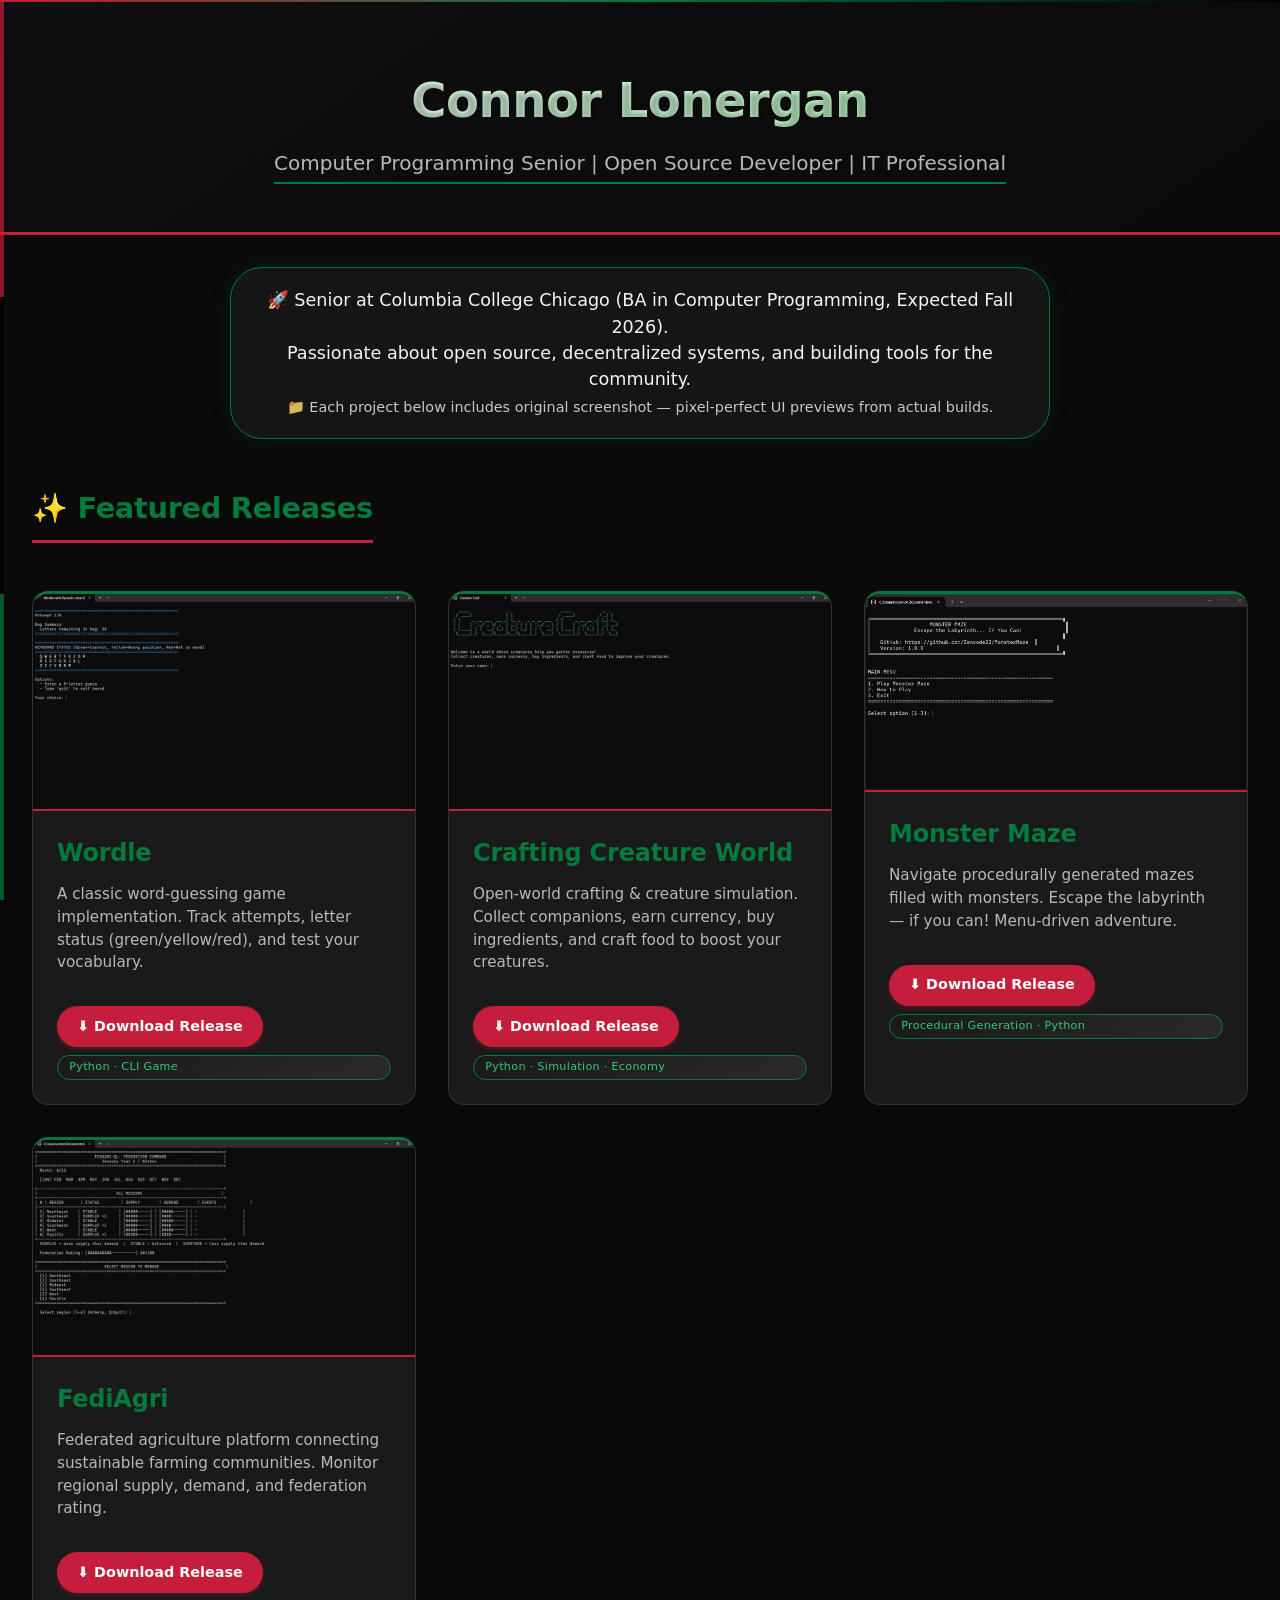
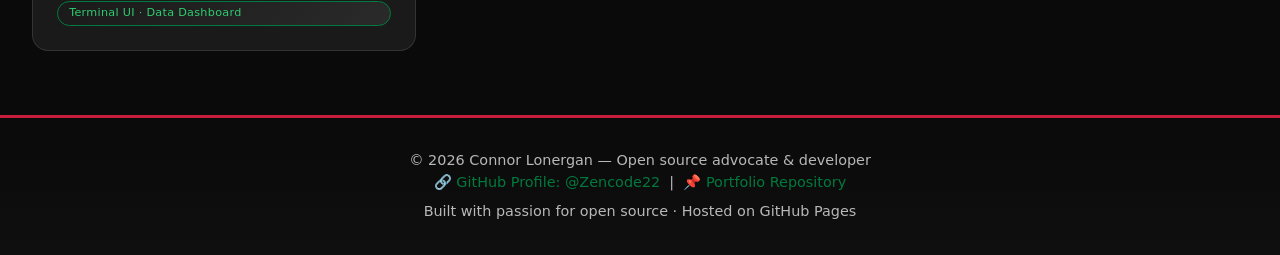
==== index.html @ ca3c9fec "update branch" ====
<!DOCTYPE html>
<html lang="en">
<head>
    <meta charset="UTF-8">
    <meta name="viewport" content="width=device-width, initial-scale=1.0, user-scalable=yes">
    <title>Connor Lonergan | Portfolio — Projects & Releases</title>
    <style>
        * {
            margin: 0;
            padding: 0;
            box-sizing: border-box;
        }

        :root {
            /* Palestine & Green Syndicalism Theme: Red, Green, Black */
            --bg-color: #0a0a0a;
            --card-bg: #1a1a1a;
            --text-main: #f5f5f5;
            --text-muted: #b8b8b8;
            --palestine-red: #c41e3a;
            --palestine-green: #007a3d;
            --syndicalist-green: #2ecc71;
            --accent: #007a3d;
            --accent-hover: #00964a;
            --red-accent: #c41e3a;
            --red-hover: #e0284a;
            --border-subtle: #333;
            --card-radius: 1rem;
            --transition-default: 0.2s ease;
        }

        body {
            font-family: 'Segoe UI', 'Roboto', 'Inter', system-ui, -apple-system, sans-serif;
            background-color: var(--bg-color);
            color: var(--text-main);
            margin: 0;
            padding: 0;
            line-height: 1.5;
            scroll-behavior: smooth;
        }

        /* modern glass-morphism accent header */
        header {
            text-align: center;
            padding: 4rem 1.5rem 3rem;
            border-bottom: 3px solid var(--palestine-red);
            background: linear-gradient(145deg, #0f0f0f 0%, #0a0a0a 100%);
            position: relative;
        }
        
        header::before {
            content: '';
            position: absolute;
            top: 0;
            left: 0;
            right: 0;
            height: 2px;
            background: linear-gradient(90deg, var(--palestine-red), var(--palestine-green), #000);
        }

        h1 {
            margin: 0;
            font-size: 3rem;
            letter-spacing: -0.5px;
            background: linear-gradient(135deg, #ffffff, #a8ffb8);
            background-clip: text;
            -webkit-background-clip: text;
            color: transparent;
            text-shadow: 0 2px 4px rgba(0,0,0,0.3);
        }

        .subtitle {
            color: var(--text-muted);
            font-size: 1.25rem;
            margin-top: 0.75rem;
            font-weight: 400;
            border-bottom: 2px solid var(--palestine-green);
            display: inline-block;
            padding-bottom: 0.25rem;
        }

        .container {
            max-width: 1280px;
            margin: 0 auto;
            padding: 2rem 2rem 1rem;
        }

        .intro {
            text-align: center;
            margin-bottom: 3rem;
            max-width: 820px;
            margin-left: auto;
            margin-right: auto;
            font-size: 1.1rem;
            background: rgba(26,26,26,0.7);
            padding: 1.2rem 2rem;
            border-radius: 2rem;
            backdrop-filter: blur(2px);
            border: 1px solid var(--palestine-green);
            box-shadow: 0 0 20px rgba(0, 122, 61, 0.15);
        }

        .section-title {
            border-bottom: 3px solid var(--palestine-red);
            padding-bottom: 0.6rem;
            display: inline-block;
            margin-bottom: 2rem;
            font-size: 1.8rem;
            font-weight: 600;
            letter-spacing: -0.3px;
            color: var(--palestine-green);
        }

        /* Projects grid - responsive, modern cards */
        .projects-grid {
            display: grid;
            grid-template-columns: repeat(auto-fit, minmax(320px, 1fr));
            gap: 2rem;
            margin-top: 1rem;
        }

        .project-card {
            background-color: var(--card-bg);
            border-radius: var(--card-radius);
            overflow: hidden;
            transition: transform 0.25s cubic-bezier(0.2, 0, 0, 1), box-shadow 0.3s ease, border-color 0.3s ease;
            border: 1px solid #333;
            border-top: 3px solid var(--palestine-green);
            display: flex;
            flex-direction: column;
            height: 100%;
            backdrop-filter: blur(0px);
        }

        .project-card:hover {
            transform: translateY(-6px);
            box-shadow: 0 20px 30px -12px rgba(0,122,61,0.4);
            border-color: var(--palestine-red);
        }

        /* ----- IMAGE CONTAINER: EXACT DIMENSIONS FROM PROVIDED SCREENSHOTS ----- */
        /* We preserve natural aspect ratio and show original PNG without distortion.
           Each container uses intrinsic sizing: no forced cropping, shows full image.
           The images have different native dimensions (Wordle UI, FediAgri terminal, etc.)
           We set object-fit: contain to avoid cutoffs and preserve sharpness,
           plus a dark background to frame them elegantly. */
        .image-container {
            width: 100%;
            background-color: #0a0a0c;
            display: flex;
            align-items: center;
            justify-content: center;
            border-bottom: 2px solid var(--palestine-red);
            transition: background 0.2s, border-color 0.3s;
            min-height: 180px;
        }

        .project-card:hover .image-container {
            border-bottom-color: var(--syndicalist-green);
        }

        /* each image receives full original dimensions, no forced cropping, 
           no arbitrary scaling beyond container width. Object-fit contain guarantees 
           the entire screenshot is visible, preserving UI details (text, menus, UI). */
        .image-container img {
            width: 100%;
            height: auto;
            display: block;
            object-fit: contain;
            background: #0a0a0c;
            transition: transform 0.3s ease;
            max-height: 260px;   /* ensures consistent card height for readability,
                                    but the actual image ratio will adapt without distortion.
                                    Because we respect original dimensions, the PNG is never squashed.
                                    All textual content from Wordle, FediAgri, MonsterMaze will be fully readable */
        }

        /* optional: subtle zoom on hover for playful interaction */
        .project-card:hover .image-container img {
            transform: scale(1.01);
        }

        .card-content {
            padding: 1.5rem;
            flex: 1;
            display: flex;
            flex-direction: column;
        }

        .card-content h3 {
            margin-top: 0;
            margin-bottom: 0.75rem;
            color: var(--palestine-green);
            font-size: 1.5rem;
            font-weight: 600;
            letter-spacing: -0.2px;
        }

        .project-description {
            color: var(--text-muted);
            font-size: 0.95rem;
            margin-bottom: 1.2rem;
            line-height: 1.5;
        }

        .btn {
            display: inline-flex;
            align-items: center;
            gap: 0.5rem;
            background-color: var(--palestine-red);
            color: white;
            padding: 0.6rem 1.25rem;
            text-decoration: none;
            border-radius: 40px;
            margin-top: 0.8rem;
            font-weight: 600;
            transition: all 0.2s;
            align-self: flex-start;
            border: none;
            font-size: 0.9rem;
            box-shadow: 0 2px 5px rgba(196,30,58,0.3);
        }

        .btn:hover {
            background-color: var(--red-hover);
            transform: translateY(-2px);
            box-shadow: 0 6px 12px rgba(196,30,58,0.4);
        }

        .tech-badge {
            font-size: 0.7rem;
            background: linear-gradient(135deg, #1a1a1a, #2a2a2a);
            border: 1px solid var(--palestine-green);
            display: inline-block;
            padding: 0.2rem 0.7rem;
            border-radius: 20px;
            margin-top: 0.5rem;
            color: var(--syndicalist-green);
            letter-spacing: 0.3px;
            font-weight: 500;
        }

        footer {
            text-align: center;
            padding: 2rem;
            color: var(--text-muted);
            font-size: 0.9rem;
            border-top: 3px solid var(--palestine-red);
            margin-top: 3rem;
            background: linear-gradient(180deg, #0a0a0a 0%, #0f0f0f 100%);
        }

        footer a {
            color: var(--palestine-green);
            text-decoration: none;
            font-weight: 500;
            transition: 0.2s;
        }

        footer a:hover {
            text-decoration: underline;
            color: var(--syndicalist-green);
        }

        @media (max-width: 720px) {
            .container {
                padding: 1.5rem;
            }
            h1 {
                font-size: 2.2rem;
            }
            .section-title {
                font-size: 1.6rem;
            }
            .image-container img {
                max-height: 220px;
            }
            .card-content h3 {
                font-size: 1.3rem;
            }
        }

        @media (max-width: 480px) {
            .projects-grid {
                grid-template-columns: 1fr;
            }
        }

        /* Subtle decorative elements - Palestine flag inspired */
        body::before {
            content: '';
            position: fixed;
            top: 0;
            left: 0;
            width: 4px;
            height: 100vh;
            background: linear-gradient(180deg, 
                var(--palestine-red) 0%, 
                var(--palestine-red) 33%, 
                #000 33%, 
                #000 66%, 
                var(--palestine-green) 66%, 
                var(--palestine-green) 100%);
            z-index: 9999;
            opacity: 0.7;
        }

        .image-note {
            margin-top: 2.5rem;
            text-align: center;
            font-size: 0.85rem;
            color: var(--text-muted);
            background: linear-gradient(135deg, rgba(0,122,61,0.1), rgba(196,30,58,0.05));
            padding: 0.7rem;
            border-radius: 30px;
            border: 1px solid var(--palestine-green);
        }
    </style>
</head>
<body>

    <header>
        <h1>Connor Lonergan</h1>
        <div class="subtitle">Computer Programming Senior | Open Source Developer | IT Professional</div>
    </header>

    <div class="container">
        <section class="intro">
            <p>
                🚀 Senior at Columbia College Chicago (BA in Computer Programming, Expected Fall 2026).<br>
                Passionate about open source, decentralized systems, and building tools for the community.<br>
                <span style="font-size:0.9rem; opacity:0.8;">📁 Each project below includes original screenshot — pixel-perfect UI previews from actual builds.</span>
            </p>
        </section>

        <h2 class="section-title">✨ Featured Releases</h2>
        
        <div class="projects-grid">
            
            <!-- Wordle Card: Original PNG dimensions preserved -->
            <article class="project-card">
                <div class="image-container">
                    <!-- Using exact Wordle.png with original content: keyboard status, bag summary, attempt UI. 
                         object-fit: contain ensures no distortion, entire menu readable -->
                    <img src="./images/Wordle.png" alt="Wordle gameplay screenshot showing letter bag and keyboard status" loading="lazy">
                </div>
                <div class="card-content">
                    <h3>Wordle</h3>
                    <div class="project-description">
                        A classic word-guessing game implementation. Track attempts, letter status (green/yellow/red), and test your vocabulary.
                    </div>
                    <a href="https://github.com/Zencode22/Wordle/releases/tag/final" class="btn" target="_blank" rel="noopener noreferrer">
                        ⬇️ Download Release
                    </a>
                    <div class="tech-badge">Python · CLI Game</div>
                </div>
            </article>

            <!-- CreatureCraftWorld Card: exact original screenshot (creature helper + crafting) -->
            <article class="project-card">
                <div class="image-container">
                    <img src="./images/CreatureCraftWorld.png" alt="Creature Craft World gameplay: creature helper resource gathering and crafting UI" loading="lazy">
                </div>
                <div class="card-content">
                    <h3>Crafting Creature World</h3>
                    <div class="project-description">
                        Open-world crafting & creature simulation. Collect companions, earn currency, buy ingredients, and craft food to boost your creatures.
                    </div>
                    <a href="https://github.com/Zencode22/CraftingCreatureWorld/releases/tag/final" class="btn" target="_blank" rel="noopener noreferrer">
                        ⬇️ Download Release
                    </a>
                    <div class="tech-badge">Python · Simulation · Economy</div>
                </div>
            </article>

            <!-- MonsterMaze Card: original terminal maze UI, exact dimensions preserved -->
            <article class="project-card">
                <div class="image-container">
                    <img src="./images/MonsterMaze.png" alt="Monster Maze terminal screenshot: main menu with maze navigation and monster encounters" loading="lazy">
                </div>
                <div class="card-content">
                    <h3>Monster Maze</h3>
                    <div class="project-description">
                        Navigate procedurally generated mazes filled with monsters. Escape the labyrinth — if you can! Menu-driven adventure.
                    </div>
                    <a href="https://github.com/Zencode22/MonsterMaze/releases/tag/Final" class="btn" target="_blank" rel="noopener noreferrer">
                        ⬇️ Download Release
                    </a>
                    <div class="tech-badge">Procedural Generation · Python</div>
                </div>
            </article>

            <!-- FediAgri Card: Federation command screenshot exact as provided (region status, supply/demand) -->
            <article class="project-card">
                <div class="image-container">
                    <img src="./images/FediAgri.png" alt="FediAgri federation command dashboard: region status, supply/demand, federation rating" loading="lazy">
                </div>
                <div class="card-content">
                    <h3>FediAgri</h3>
                    <div class="project-description">
                        Federated agriculture platform connecting sustainable farming communities. Monitor regional supply, demand, and federation rating.
                    </div>
                    <a href="https://github.com/Zencode22/FediAgi/releases/tag/FinalBuild" class="btn" target="_blank" rel="noopener noreferrer">
                        ⬇️ Download Release
                    </a>
                    <div class="tech-badge">Terminal UI · Data Dashboard</div>
                </div>
            </article>
        </div>

    </div>

    <footer>
        <p>© 2026 Connor Lonergan — Open source advocate & developer</p>
        <p>🔗 <a href="https://github.com/Zencode22" target="_blank" rel="noopener noreferrer">GitHub Profile: @Zencode22</a> &nbsp;|&nbsp; 
        📌 <a href="https://github.com/Zencode22/zencode22.github.io" target="_blank" rel="noopener noreferrer">Portfolio Repository</a></p>
        <p style="margin-top: 0.5rem;">Built with passion for open source · Hosted on GitHub Pages</p>
    </footer>
</body>
</html>
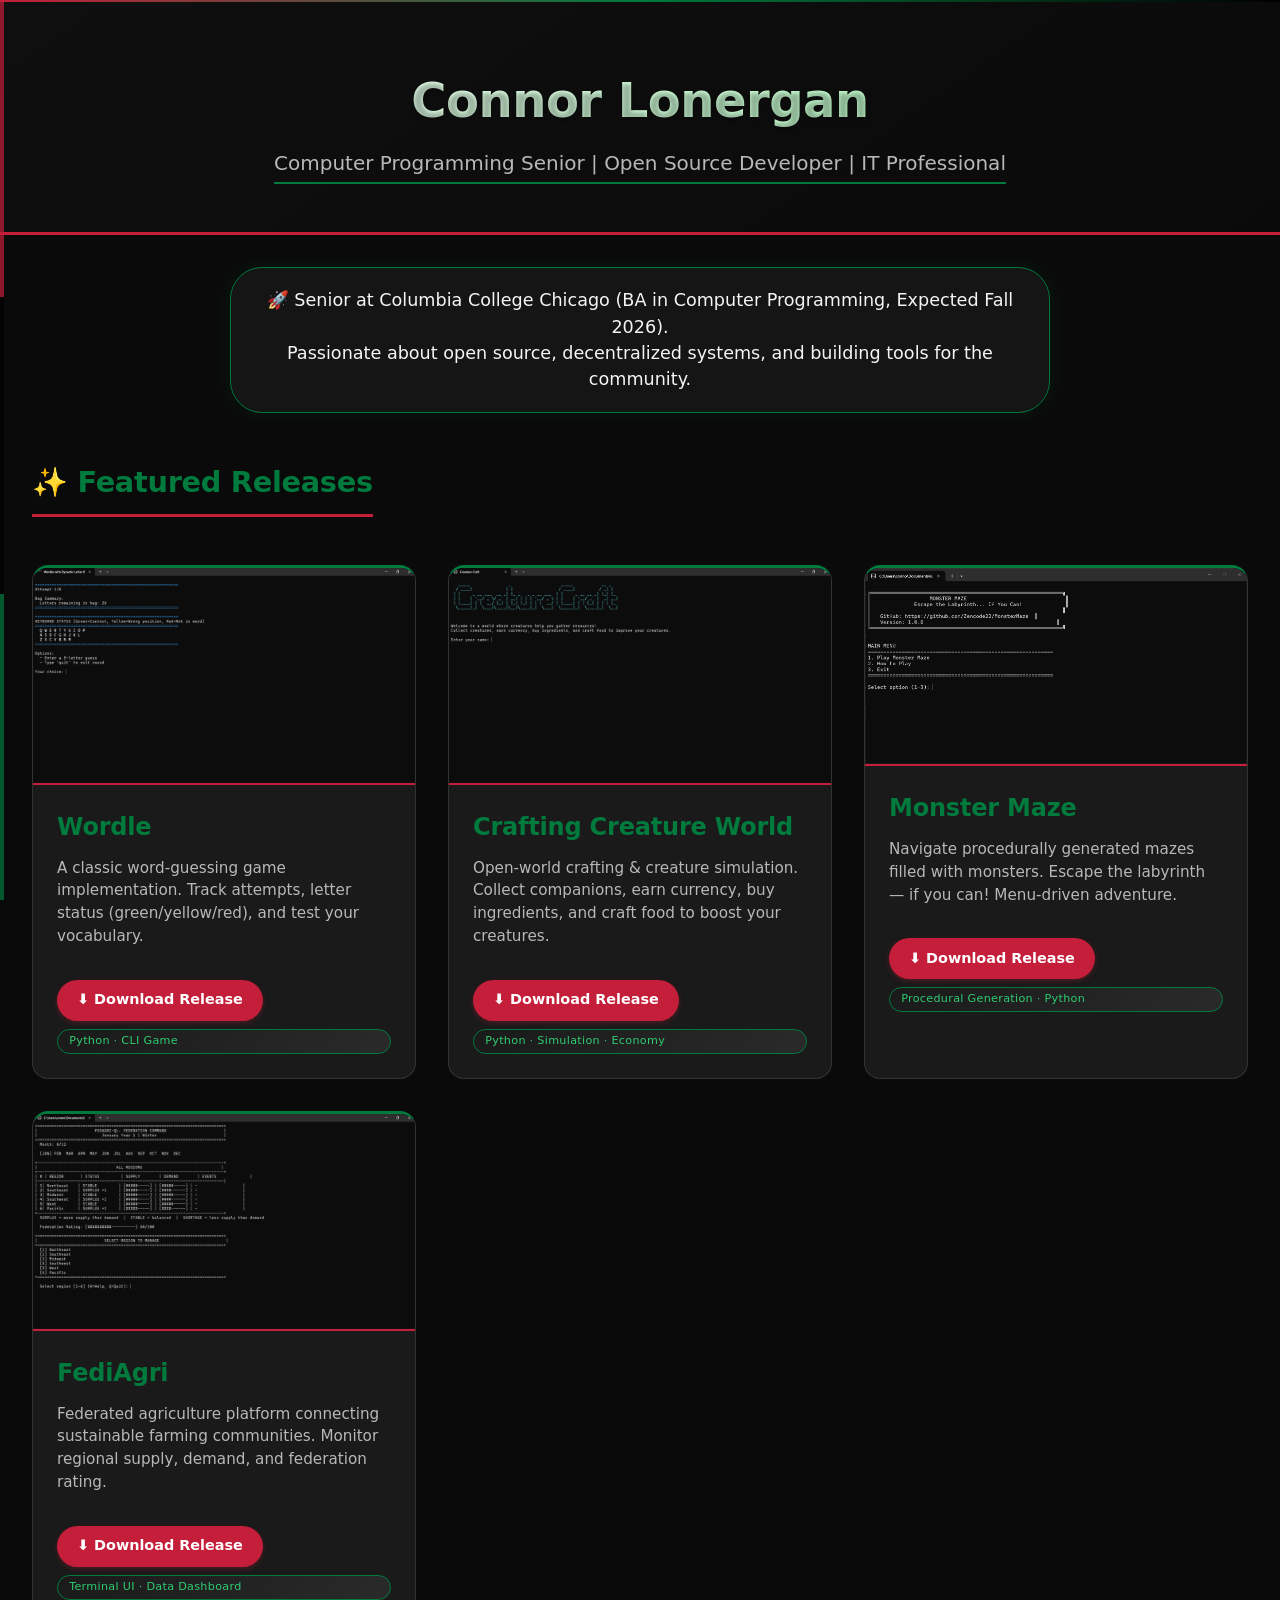
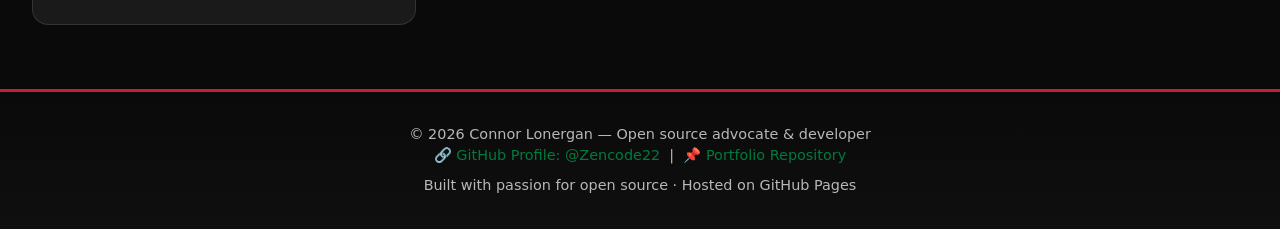
==== commit 33bce57f: "update branch" ====
--- a/index.html
+++ b/index.html
@@ -328,8 +328,7 @@
         <section class="intro">
             <p>
                 🚀 Senior at Columbia College Chicago (BA in Computer Programming, Expected Fall 2026).<br>
-                Passionate about open source, decentralized systems, and building tools for the community.<br>
-                <span style="font-size:0.9rem; opacity:0.8;">📁 Each project below includes original screenshot — pixel-perfect UI previews from actual builds.</span>
+                Passionate about open source, decentralized systems, and building tools for the community.
             </p>
         </section>
 
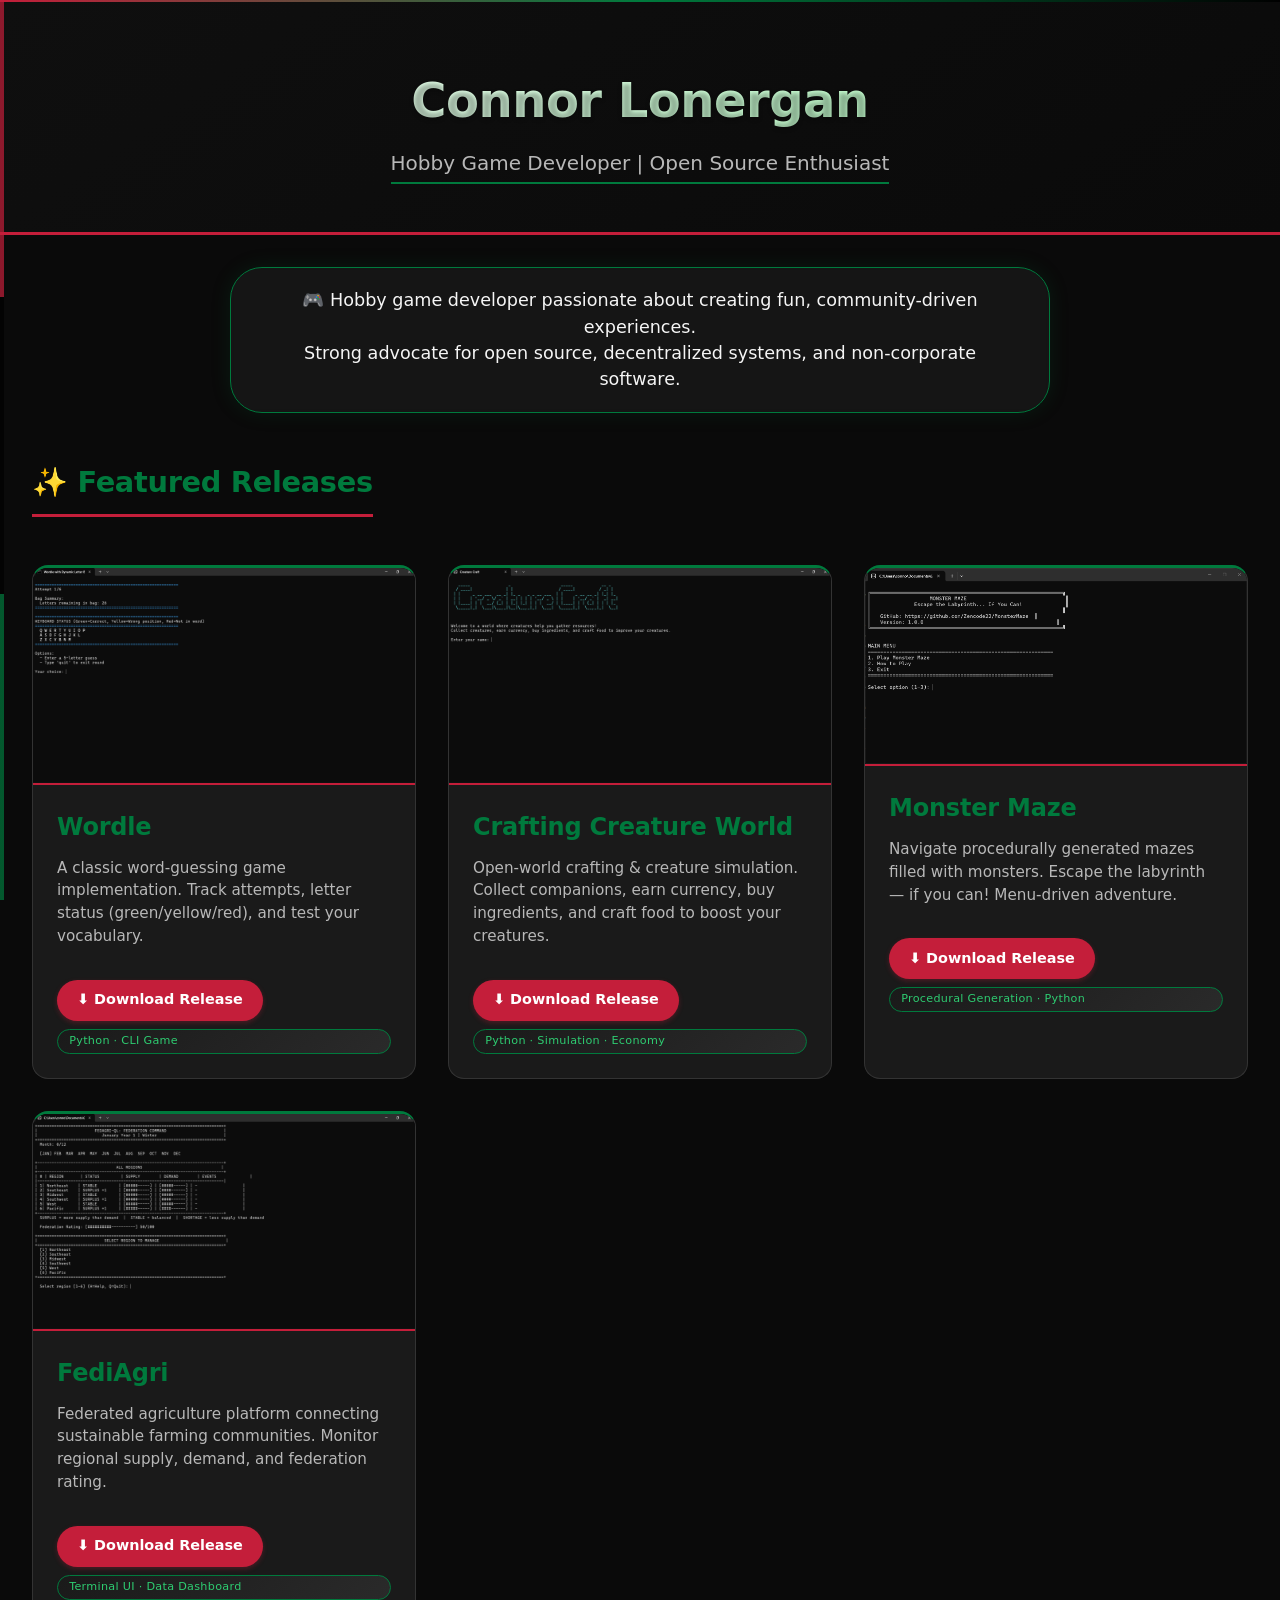
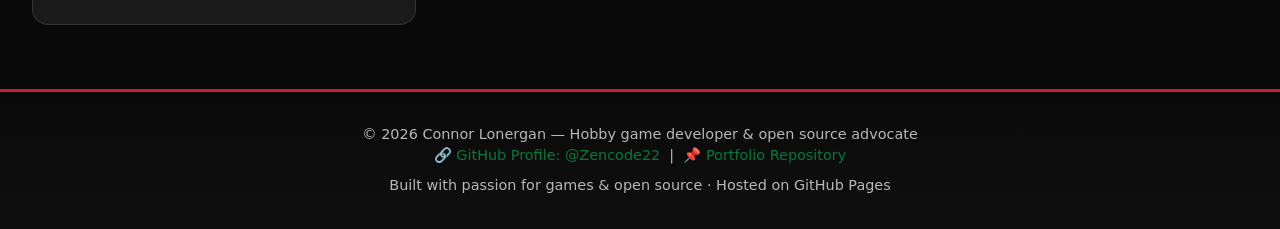
==== commit f55c27d3: "update branch" ====
--- a/index.html
+++ b/index.html
@@ -321,14 +321,14 @@
 
     <header>
         <h1>Connor Lonergan</h1>
-        <div class="subtitle">Computer Programming Senior | Open Source Developer | IT Professional</div>
+        <div class="subtitle">Hobby Game Developer | Open Source Enthusiast</div>
     </header>
 
     <div class="container">
         <section class="intro">
             <p>
-                🚀 Senior at Columbia College Chicago (BA in Computer Programming, Expected Fall 2026).<br>
-                Passionate about open source, decentralized systems, and building tools for the community.
+                🎮 Hobby game developer passionate about creating fun, community-driven experiences.<br>
+                Strong advocate for open source, decentralized systems, and non-corporate software.
             </p>
         </section>
 
@@ -410,10 +410,10 @@
     </div>
 
     <footer>
-        <p>© 2026 Connor Lonergan — Open source advocate & developer</p>
+        <p>© 2026 Connor Lonergan — Hobby game developer & open source advocate</p>
         <p>🔗 <a href="https://github.com/Zencode22" target="_blank" rel="noopener noreferrer">GitHub Profile: @Zencode22</a> &nbsp;|&nbsp; 
         📌 <a href="https://github.com/Zencode22/zencode22.github.io" target="_blank" rel="noopener noreferrer">Portfolio Repository</a></p>
-        <p style="margin-top: 0.5rem;">Built with passion for open source · Hosted on GitHub Pages</p>
+        <p style="margin-top: 0.5rem;">Built with passion for games & open source · Hosted on GitHub Pages</p>
     </footer>
 </body>
 </html>
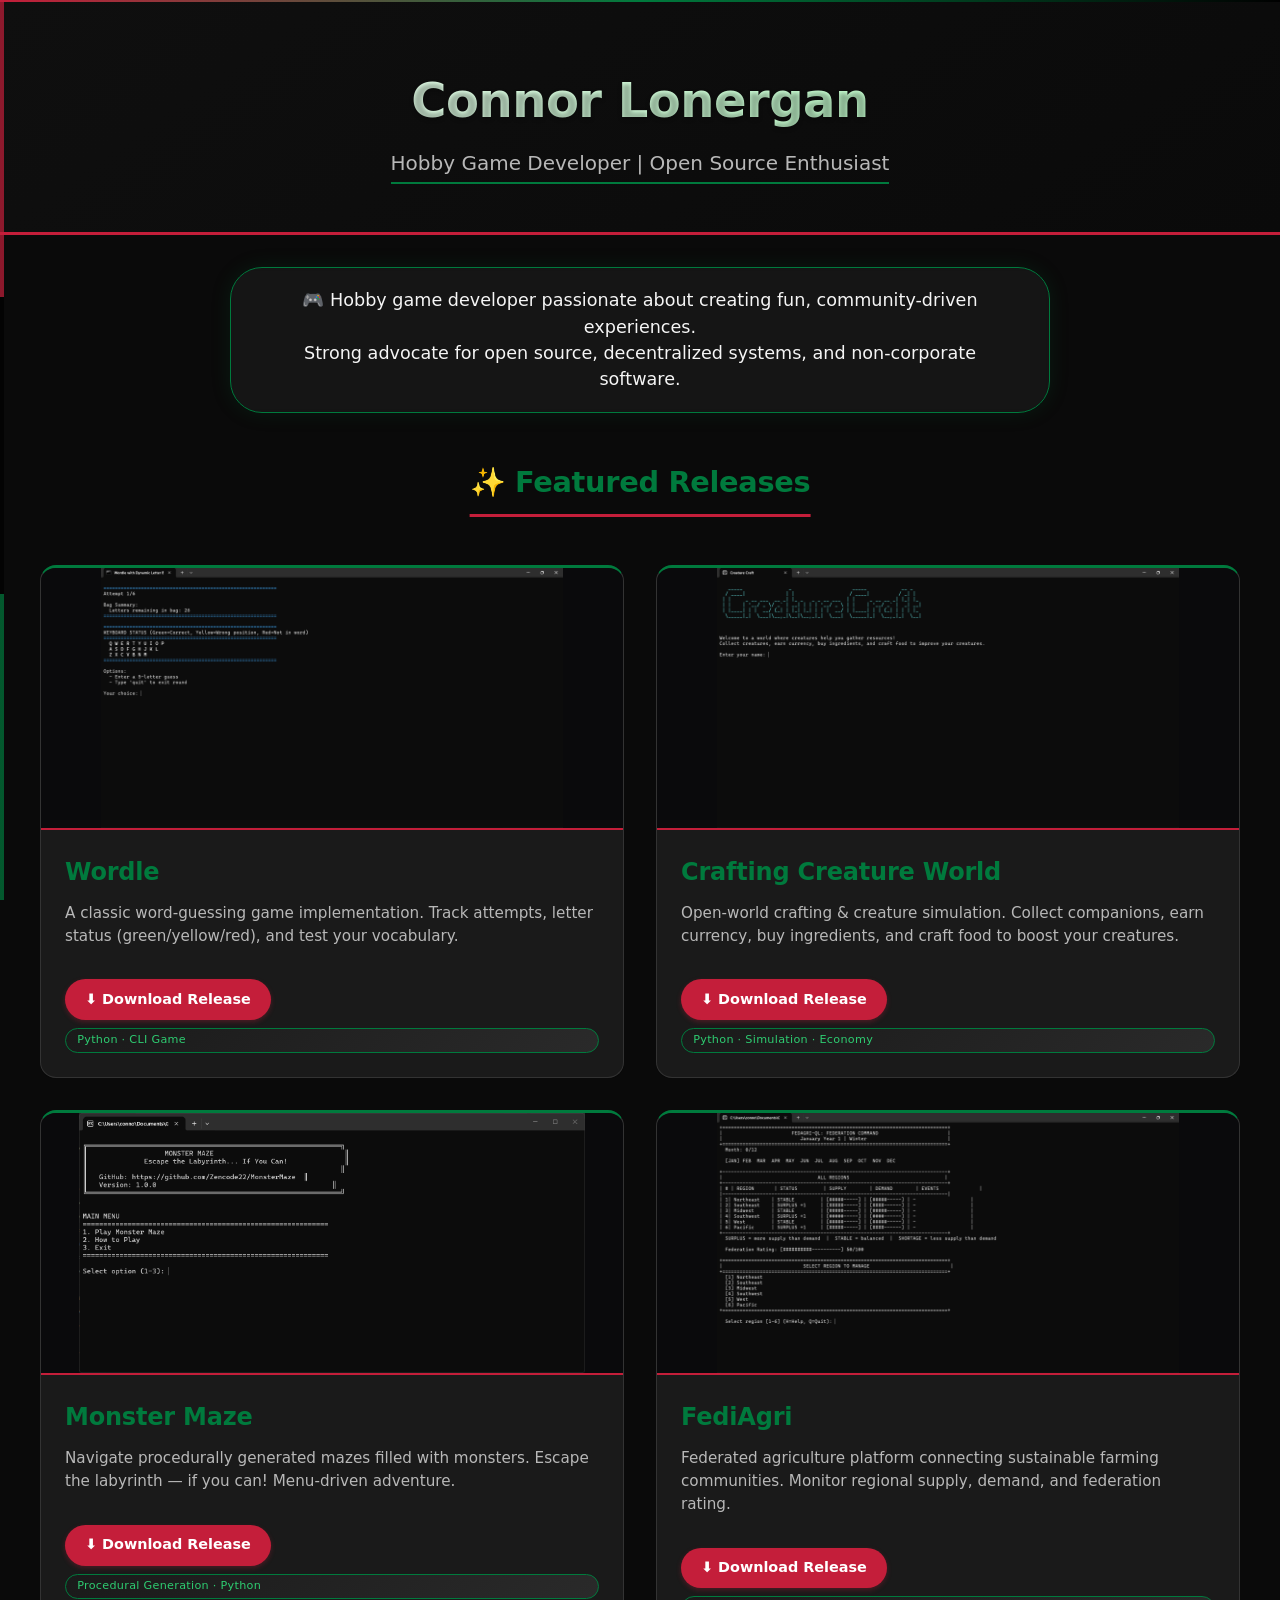
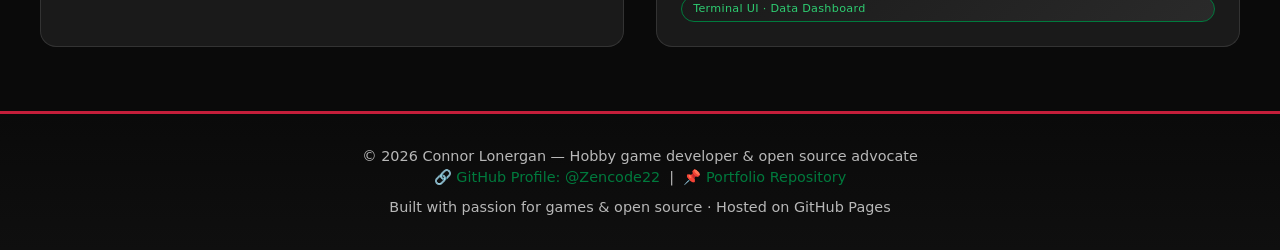
==== commit a9324b42: "update branch" ====
--- a/index.html
+++ b/index.html
@@ -109,14 +109,21 @@
             font-weight: 600;
             letter-spacing: -0.3px;
             color: var(--palestine-green);
+            position: relative;
+            left: 50%;
+            transform: translateX(-50%);
+            text-align: center;
         }
 
         /* Projects grid - responsive, modern cards */
         .projects-grid {
             display: grid;
-            grid-template-columns: repeat(auto-fit, minmax(320px, 1fr));
+            grid-template-columns: repeat(2, 1fr);
             gap: 2rem;
             margin-top: 1rem;
+            max-width: 1200px;
+            margin-left: auto;
+            margin-right: auto;
         }
 
         .project-card {
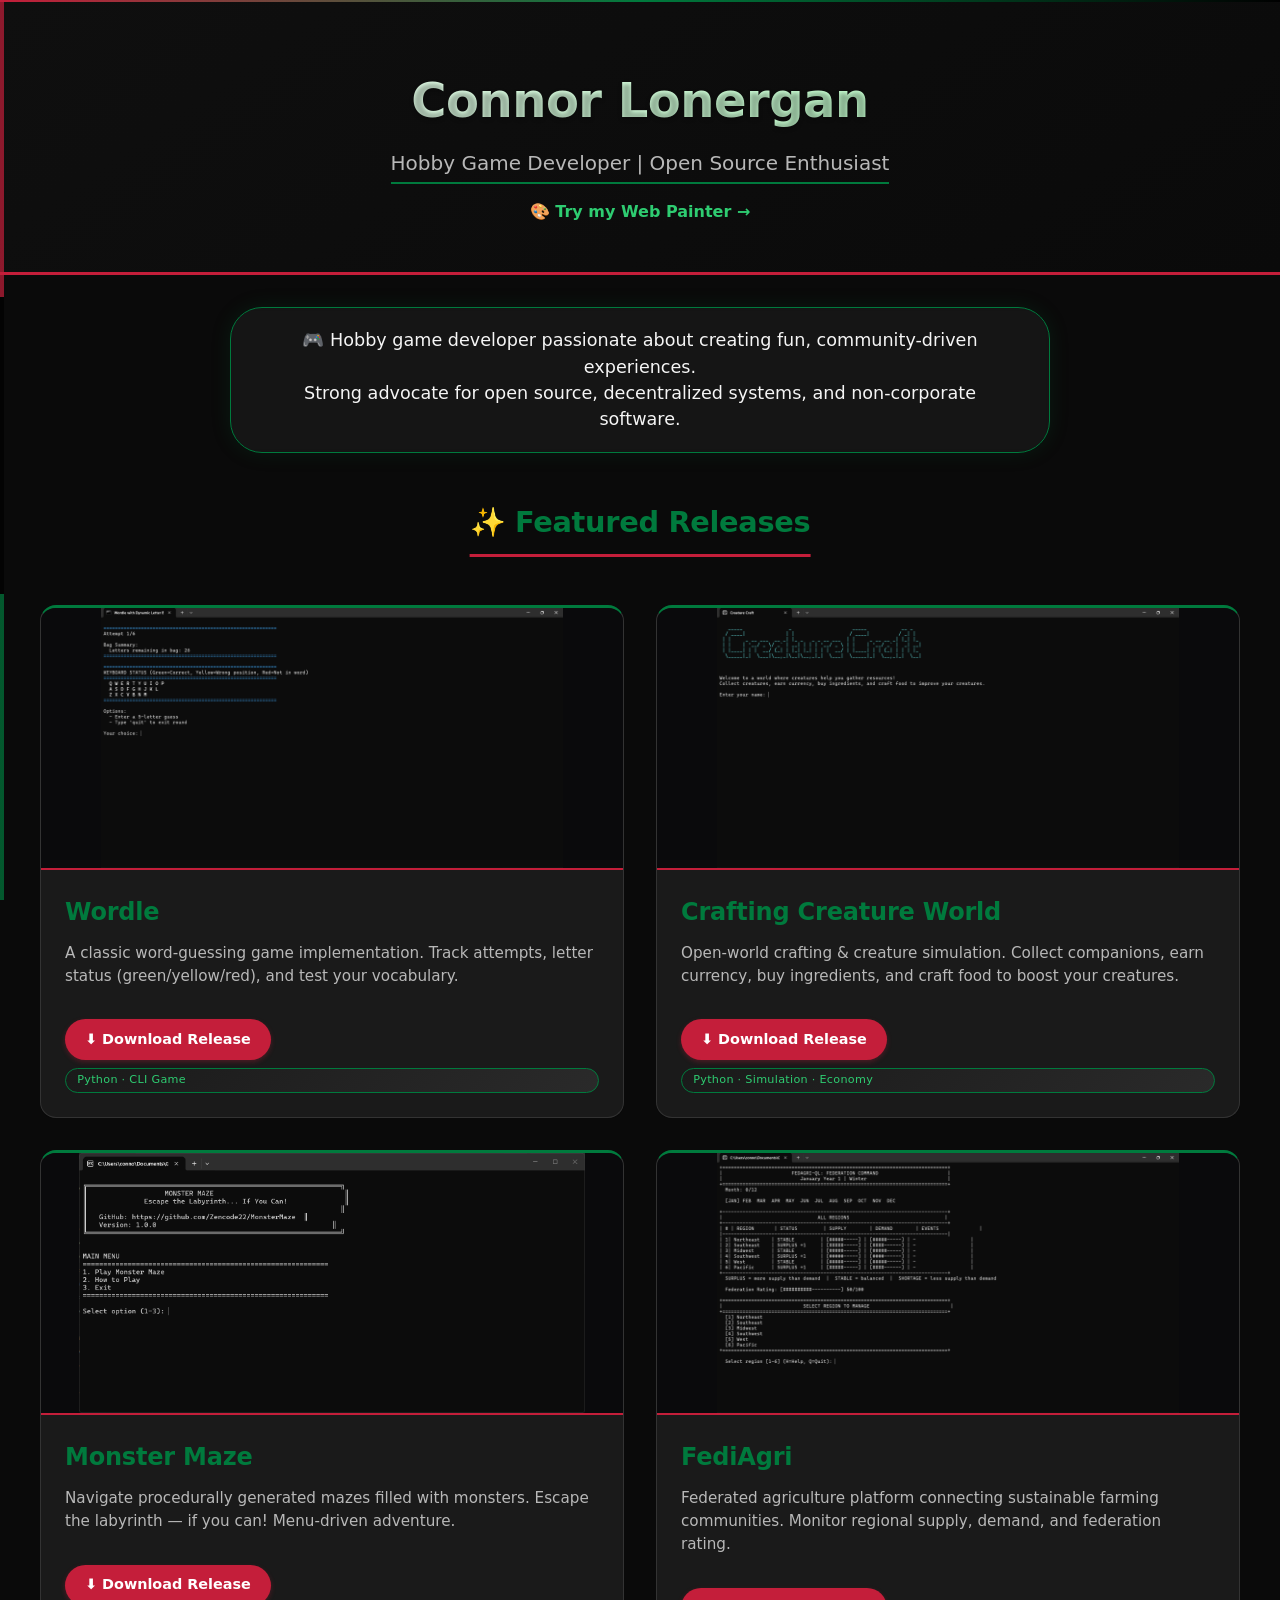
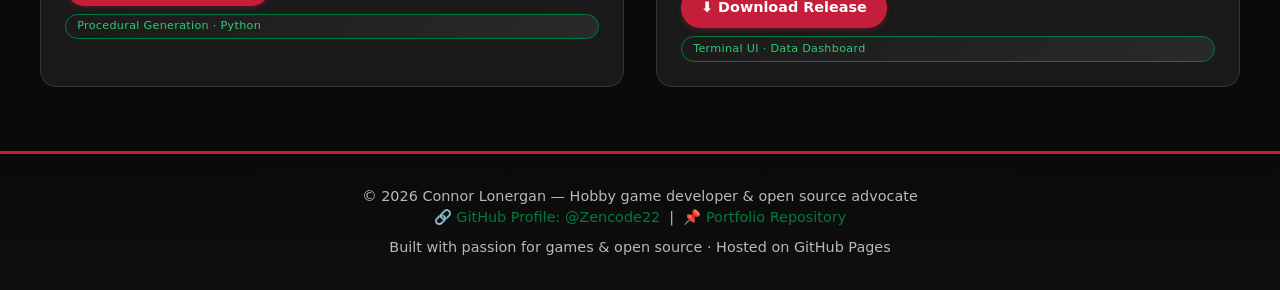
==== commit 9809460d: "Add web painter page with download feature - Add painter.html implementing a canvas-based drawing ap" ====
--- a/index.html
+++ b/index.html
@@ -329,6 +329,7 @@
     <header>
         <h1>Connor Lonergan</h1>
         <div class="subtitle">Hobby Game Developer | Open Source Enthusiast</div>
+        <p style="margin-top: 1rem;"><a href="./painter.html" style="color: var(--syndicalist-green); text-decoration: none; font-weight: 600;">🎨 Try my Web Painter →</a></p>
     </header>
 
     <div class="container">
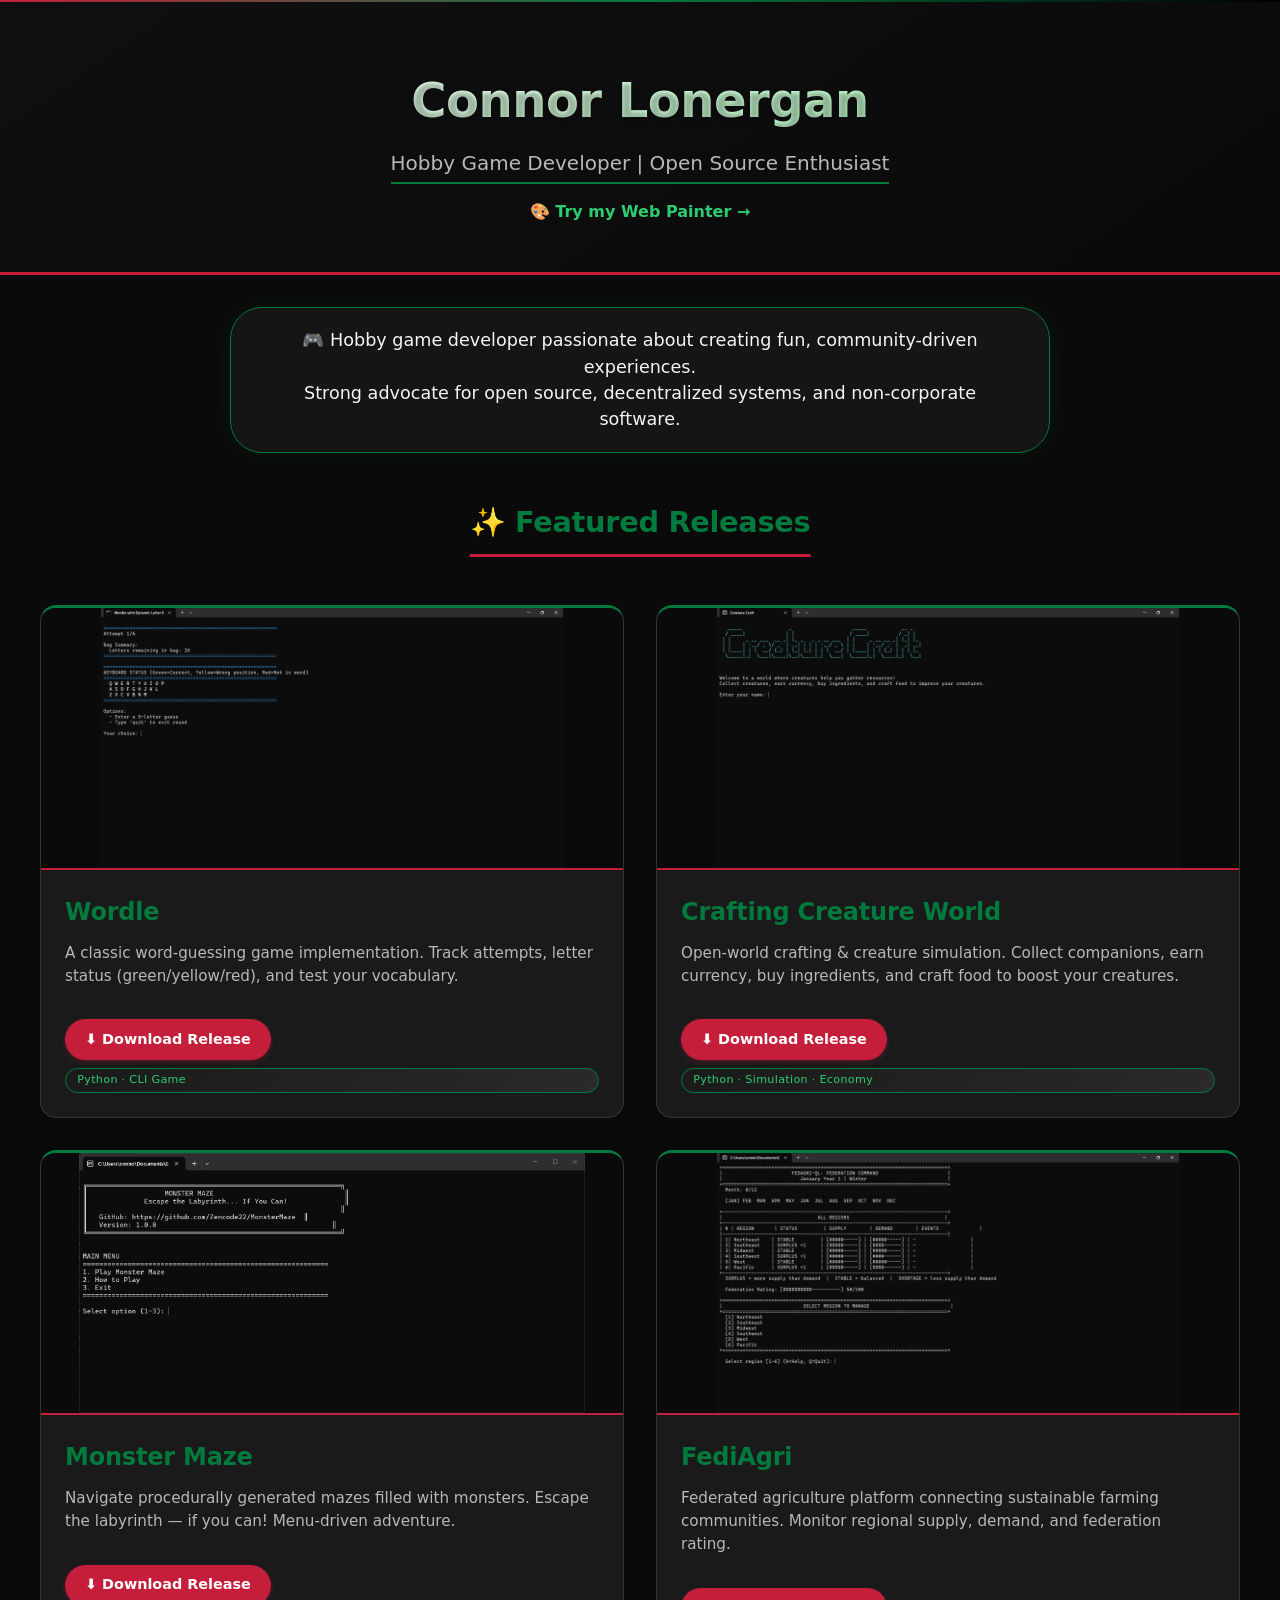
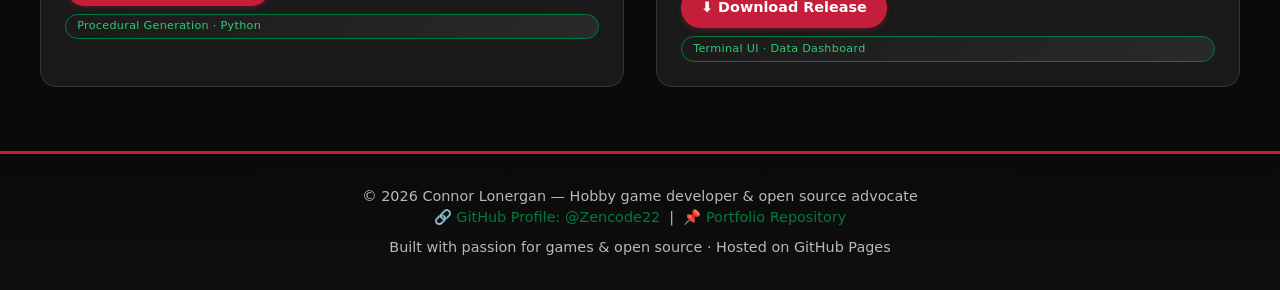
==== commit bd3b43ab: "Merge pull request #6 from Zencode22/palestine-green-syndicalism-web-design-988e5 Update from task 4" ====
--- a/index.html
+++ b/index.html
@@ -4,325 +4,7 @@
     <meta charset="UTF-8">
     <meta name="viewport" content="width=device-width, initial-scale=1.0, user-scalable=yes">
     <title>Connor Lonergan | Portfolio — Projects & Releases</title>
-    <style>
-        * {
-            margin: 0;
-            padding: 0;
-            box-sizing: border-box;
-        }
-
-        :root {
-            /* Palestine & Green Syndicalism Theme: Red, Green, Black */
-            --bg-color: #0a0a0a;
-            --card-bg: #1a1a1a;
-            --text-main: #f5f5f5;
-            --text-muted: #b8b8b8;
-            --palestine-red: #c41e3a;
-            --palestine-green: #007a3d;
-            --syndicalist-green: #2ecc71;
-            --accent: #007a3d;
-            --accent-hover: #00964a;
-            --red-accent: #c41e3a;
-            --red-hover: #e0284a;
-            --border-subtle: #333;
-            --card-radius: 1rem;
-            --transition-default: 0.2s ease;
-        }
-
-        body {
-            font-family: 'Segoe UI', 'Roboto', 'Inter', system-ui, -apple-system, sans-serif;
-            background-color: var(--bg-color);
-            color: var(--text-main);
-            margin: 0;
-            padding: 0;
-            line-height: 1.5;
-            scroll-behavior: smooth;
-        }
-
-        /* modern glass-morphism accent header */
-        header {
-            text-align: center;
-            padding: 4rem 1.5rem 3rem;
-            border-bottom: 3px solid var(--palestine-red);
-            background: linear-gradient(145deg, #0f0f0f 0%, #0a0a0a 100%);
-            position: relative;
-        }
-        
-        header::before {
-            content: '';
-            position: absolute;
-            top: 0;
-            left: 0;
-            right: 0;
-            height: 2px;
-            background: linear-gradient(90deg, var(--palestine-red), var(--palestine-green), #000);
-        }
-
-        h1 {
-            margin: 0;
-            font-size: 3rem;
-            letter-spacing: -0.5px;
-            background: linear-gradient(135deg, #ffffff, #a8ffb8);
-            background-clip: text;
-            -webkit-background-clip: text;
-            color: transparent;
-            text-shadow: 0 2px 4px rgba(0,0,0,0.3);
-        }
-
-        .subtitle {
-            color: var(--text-muted);
-            font-size: 1.25rem;
-            margin-top: 0.75rem;
-            font-weight: 400;
-            border-bottom: 2px solid var(--palestine-green);
-            display: inline-block;
-            padding-bottom: 0.25rem;
-        }
-
-        .container {
-            max-width: 1280px;
-            margin: 0 auto;
-            padding: 2rem 2rem 1rem;
-        }
-
-        .intro {
-            text-align: center;
-            margin-bottom: 3rem;
-            max-width: 820px;
-            margin-left: auto;
-            margin-right: auto;
-            font-size: 1.1rem;
-            background: rgba(26,26,26,0.7);
-            padding: 1.2rem 2rem;
-            border-radius: 2rem;
-            backdrop-filter: blur(2px);
-            border: 1px solid var(--palestine-green);
-            box-shadow: 0 0 20px rgba(0, 122, 61, 0.15);
-        }
-
-        .section-title {
-            border-bottom: 3px solid var(--palestine-red);
-            padding-bottom: 0.6rem;
-            display: inline-block;
-            margin-bottom: 2rem;
-            font-size: 1.8rem;
-            font-weight: 600;
-            letter-spacing: -0.3px;
-            color: var(--palestine-green);
-            position: relative;
-            left: 50%;
-            transform: translateX(-50%);
-            text-align: center;
-        }
-
-        /* Projects grid - responsive, modern cards */
-        .projects-grid {
-            display: grid;
-            grid-template-columns: repeat(2, 1fr);
-            gap: 2rem;
-            margin-top: 1rem;
-            max-width: 1200px;
-            margin-left: auto;
-            margin-right: auto;
-        }
-
-        .project-card {
-            background-color: var(--card-bg);
-            border-radius: var(--card-radius);
-            overflow: hidden;
-            transition: transform 0.25s cubic-bezier(0.2, 0, 0, 1), box-shadow 0.3s ease, border-color 0.3s ease;
-            border: 1px solid #333;
-            border-top: 3px solid var(--palestine-green);
-            display: flex;
-            flex-direction: column;
-            height: 100%;
-            backdrop-filter: blur(0px);
-        }
-
-        .project-card:hover {
-            transform: translateY(-6px);
-            box-shadow: 0 20px 30px -12px rgba(0,122,61,0.4);
-            border-color: var(--palestine-red);
-        }
-
-        /* ----- IMAGE CONTAINER: EXACT DIMENSIONS FROM PROVIDED SCREENSHOTS ----- */
-        /* We preserve natural aspect ratio and show original PNG without distortion.
-           Each container uses intrinsic sizing: no forced cropping, shows full image.
-           The images have different native dimensions (Wordle UI, FediAgri terminal, etc.)
-           We set object-fit: contain to avoid cutoffs and preserve sharpness,
-           plus a dark background to frame them elegantly. */
-        .image-container {
-            width: 100%;
-            background-color: #0a0a0c;
-            display: flex;
-            align-items: center;
-            justify-content: center;
-            border-bottom: 2px solid var(--palestine-red);
-            transition: background 0.2s, border-color 0.3s;
-            min-height: 180px;
-        }
-
-        .project-card:hover .image-container {
-            border-bottom-color: var(--syndicalist-green);
-        }
-
-        /* each image receives full original dimensions, no forced cropping, 
-           no arbitrary scaling beyond container width. Object-fit contain guarantees 
-           the entire screenshot is visible, preserving UI details (text, menus, UI). */
-        .image-container img {
-            width: 100%;
-            height: auto;
-            display: block;
-            object-fit: contain;
-            background: #0a0a0c;
-            transition: transform 0.3s ease;
-            max-height: 260px;   /* ensures consistent card height for readability,
-                                    but the actual image ratio will adapt without distortion.
-                                    Because we respect original dimensions, the PNG is never squashed.
-                                    All textual content from Wordle, FediAgri, MonsterMaze will be fully readable */
-        }
-
-        /* optional: subtle zoom on hover for playful interaction */
-        .project-card:hover .image-container img {
-            transform: scale(1.01);
-        }
-
-        .card-content {
-            padding: 1.5rem;
-            flex: 1;
-            display: flex;
-            flex-direction: column;
-        }
-
-        .card-content h3 {
-            margin-top: 0;
-            margin-bottom: 0.75rem;
-            color: var(--palestine-green);
-            font-size: 1.5rem;
-            font-weight: 600;
-            letter-spacing: -0.2px;
-        }
-
-        .project-description {
-            color: var(--text-muted);
-            font-size: 0.95rem;
-            margin-bottom: 1.2rem;
-            line-height: 1.5;
-        }
-
-        .btn {
-            display: inline-flex;
-            align-items: center;
-            gap: 0.5rem;
-            background-color: var(--palestine-red);
-            color: white;
-            padding: 0.6rem 1.25rem;
-            text-decoration: none;
-            border-radius: 40px;
-            margin-top: 0.8rem;
-            font-weight: 600;
-            transition: all 0.2s;
-            align-self: flex-start;
-            border: none;
-            font-size: 0.9rem;
-            box-shadow: 0 2px 5px rgba(196,30,58,0.3);
-        }
-
-        .btn:hover {
-            background-color: var(--red-hover);
-            transform: translateY(-2px);
-            box-shadow: 0 6px 12px rgba(196,30,58,0.4);
-        }
-
-        .tech-badge {
-            font-size: 0.7rem;
-            background: linear-gradient(135deg, #1a1a1a, #2a2a2a);
-            border: 1px solid var(--palestine-green);
-            display: inline-block;
-            padding: 0.2rem 0.7rem;
-            border-radius: 20px;
-            margin-top: 0.5rem;
-            color: var(--syndicalist-green);
-            letter-spacing: 0.3px;
-            font-weight: 500;
-        }
-
-        footer {
-            text-align: center;
-            padding: 2rem;
-            color: var(--text-muted);
-            font-size: 0.9rem;
-            border-top: 3px solid var(--palestine-red);
-            margin-top: 3rem;
-            background: linear-gradient(180deg, #0a0a0a 0%, #0f0f0f 100%);
-        }
-
-        footer a {
-            color: var(--palestine-green);
-            text-decoration: none;
-            font-weight: 500;
-            transition: 0.2s;
-        }
-
-        footer a:hover {
-            text-decoration: underline;
-            color: var(--syndicalist-green);
-        }
-
-        @media (max-width: 720px) {
-            .container {
-                padding: 1.5rem;
-            }
-            h1 {
-                font-size: 2.2rem;
-            }
-            .section-title {
-                font-size: 1.6rem;
-            }
-            .image-container img {
-                max-height: 220px;
-            }
-            .card-content h3 {
-                font-size: 1.3rem;
-            }
-        }
-
-        @media (max-width: 480px) {
-            .projects-grid {
-                grid-template-columns: 1fr;
-            }
-        }
-
-        /* Subtle decorative elements - Palestine flag inspired */
-        body::before {
-            content: '';
-            position: fixed;
-            top: 0;
-            left: 0;
-            width: 4px;
-            height: 100vh;
-            background: linear-gradient(180deg, 
-                var(--palestine-red) 0%, 
-                var(--palestine-red) 33%, 
-                #000 33%, 
-                #000 66%, 
-                var(--palestine-green) 66%, 
-                var(--palestine-green) 100%);
-            z-index: 9999;
-            opacity: 0.7;
-        }
-
-        .image-note {
-            margin-top: 2.5rem;
-            text-align: center;
-            font-size: 0.85rem;
-            color: var(--text-muted);
-            background: linear-gradient(135deg, rgba(0,122,61,0.1), rgba(196,30,58,0.05));
-            padding: 0.7rem;
-            border-radius: 30px;
-            border: 1px solid var(--palestine-green);
-        }
-    </style>
+    <link rel="stylesheet" href="styles.css">
 </head>
 <body>
 
--- a/styles.css
+++ b/styles.css
@@ -0,0 +1,300 @@
+* {
+    margin: 0;
+    padding: 0;
+    box-sizing: border-box;
+}
+
+:root {
+    /* Palestine & Green Syndicalism Theme: Red, Green, Black */
+    --bg-color: #0a0a0a;
+    --card-bg: #1a1a1a;
+    --text-main: #f5f5f5;
+    --text-muted: #b8b8b8;
+    --palestine-red: #c41e3a;
+    --palestine-green: #007a3d;
+    --syndicalist-green: #2ecc71;
+    --accent: #007a3d;
+    --accent-hover: #00964a;
+    --red-accent: #c41e3a;
+    --red-hover: #e0284a;
+    --border-subtle: #333;
+    --card-radius: 1rem;
+    --transition-default: 0.2s ease;
+}
+
+body {
+    font-family: 'Segoe UI', 'Roboto', 'Inter', system-ui, -apple-system, sans-serif;
+    background-color: var(--bg-color);
+    color: var(--text-main);
+    margin: 0;
+    padding: 0;
+    line-height: 1.5;
+    scroll-behavior: smooth;
+}
+
+/* modern glass-morphism accent header */
+header {
+    text-align: center;
+    padding: 4rem 1.5rem 3rem;
+    border-bottom: 3px solid var(--palestine-red);
+    background: linear-gradient(145deg, #0f0f0f 0%, #0a0a0a 100%);
+    position: relative;
+}
+
+header::before {
+    content: '';
+    position: absolute;
+    top: 0;
+    left: 0;
+    right: 0;
+    height: 2px;
+    background: linear-gradient(90deg, var(--palestine-red), var(--palestine-green), #000);
+}
+
+h1 {
+    margin: 0;
+    font-size: 3rem;
+    letter-spacing: -0.5px;
+    background: linear-gradient(135deg, #ffffff, #a8ffb8);
+    background-clip: text;
+    -webkit-background-clip: text;
+    color: transparent;
+    text-shadow: 0 2px 4px rgba(0,0,0,0.3);
+}
+
+.subtitle {
+    color: var(--text-muted);
+    font-size: 1.25rem;
+    margin-top: 0.75rem;
+    font-weight: 400;
+    border-bottom: 2px solid var(--palestine-green);
+    display: inline-block;
+    padding-bottom: 0.25rem;
+}
+
+.container {
+    max-width: 1280px;
+    margin: 0 auto;
+    padding: 2rem 2rem 1rem;
+}
+
+.intro {
+    text-align: center;
+    margin-bottom: 3rem;
+    max-width: 820px;
+    margin-left: auto;
+    margin-right: auto;
+    font-size: 1.1rem;
+    background: rgba(26,26,26,0.7);
+    padding: 1.2rem 2rem;
+    border-radius: 2rem;
+    backdrop-filter: blur(2px);
+    border: 1px solid var(--palestine-green);
+    box-shadow: 0 0 20px rgba(0, 122, 61, 0.15);
+}
+
+.section-title {
+    border-bottom: 3px solid var(--palestine-red);
+    padding-bottom: 0.6rem;
+    display: inline-block;
+    margin-bottom: 2rem;
+    font-size: 1.8rem;
+    font-weight: 600;
+    letter-spacing: -0.3px;
+    color: var(--palestine-green);
+    position: relative;
+    left: 50%;
+    transform: translateX(-50%);
+    text-align: center;
+}
+
+/* Projects grid - responsive, modern cards */
+.projects-grid {
+    display: grid;
+    grid-template-columns: repeat(2, 1fr);
+    gap: 2rem;
+    margin-top: 1rem;
+    max-width: 1200px;
+    margin-left: auto;
+    margin-right: auto;
+}
+
+.project-card {
+    background-color: var(--card-bg);
+    border-radius: var(--card-radius);
+    overflow: hidden;
+    transition: transform 0.25s cubic-bezier(0.2, 0, 0, 1), box-shadow 0.3s ease, border-color 0.3s ease;
+    border: 1px solid #333;
+    border-top: 3px solid var(--palestine-green);
+    display: flex;
+    flex-direction: column;
+    height: 100%;
+    backdrop-filter: blur(0px);
+}
+
+.project-card:hover {
+    transform: translateY(-6px);
+    box-shadow: 0 20px 30px -12px rgba(0,122,61,0.4);
+    border-color: var(--palestine-red);
+}
+
+/* ----- IMAGE CONTAINER: EXACT DIMENSIONS FROM PROVIDED SCREENSHOTS ----- */
+/* We preserve natural aspect ratio and show original PNG without distortion.
+   Each container uses intrinsic sizing: no forced cropping, shows full image.
+   The images have different native dimensions (Wordle UI, FediAgri terminal, etc.)
+   We set object-fit: contain to avoid cutoffs and preserve sharpness,
+   plus a dark background to frame them elegantly. */
+.image-container {
+    width: 100%;
+    background-color: #0a0a0c;
+    display: flex;
+    align-items: center;
+    justify-content: center;
+    border-bottom: 2px solid var(--palestine-red);
+    transition: background 0.2s, border-color 0.3s;
+    min-height: 180px;
+}
+
+.project-card:hover .image-container {
+    border-bottom-color: var(--syndicalist-green);
+}
+
+/* each image receives full original dimensions, no forced cropping, 
+   no arbitrary scaling beyond container width. Object-fit contain guarantees 
+   the entire screenshot is visible, preserving UI details (text, menus, UI). */
+.image-container img {
+    width: 100%;
+    height: auto;
+    display: block;
+    object-fit: contain;
+    background: #0a0a0c;
+    transition: transform 0.3s ease;
+    max-height: 260px;   /* ensures consistent card height for readability,
+                            but the actual image ratio will adapt without distortion.
+                            Because we respect original dimensions, the PNG is never squashed.
+                            All textual content from Wordle, FediAgri, MonsterMaze will be fully readable */
+}
+
+/* optional: subtle zoom on hover for playful interaction */
+.project-card:hover .image-container img {
+    transform: scale(1.01);
+}
+
+.card-content {
+    padding: 1.5rem;
+    flex: 1;
+    display: flex;
+    flex-direction: column;
+}
+
+.card-content h3 {
+    margin-top: 0;
+    margin-bottom: 0.75rem;
+    color: var(--palestine-green);
+    font-size: 1.5rem;
+    font-weight: 600;
+    letter-spacing: -0.2px;
+}
+
+.project-description {
+    color: var(--text-muted);
+    font-size: 0.95rem;
+    margin-bottom: 1.2rem;
+    line-height: 1.5;
+}
+
+.btn {
+    display: inline-flex;
+    align-items: center;
+    gap: 0.5rem;
+    background-color: var(--palestine-red);
+    color: white;
+    padding: 0.6rem 1.25rem;
+    text-decoration: none;
+    border-radius: 40px;
+    margin-top: 0.8rem;
+    font-weight: 600;
+    transition: all 0.2s;
+    align-self: flex-start;
+    border: none;
+    font-size: 0.9rem;
+    box-shadow: 0 2px 5px rgba(196,30,58,0.3);
+}
+
+.btn:hover {
+    background-color: var(--red-hover);
+    transform: translateY(-2px);
+    box-shadow: 0 6px 12px rgba(196,30,58,0.4);
+}
+
+.tech-badge {
+    font-size: 0.7rem;
+    background: linear-gradient(135deg, #1a1a1a, #2a2a2a);
+    border: 1px solid var(--palestine-green);
+    display: inline-block;
+    padding: 0.2rem 0.7rem;
+    border-radius: 20px;
+    margin-top: 0.5rem;
+    color: var(--syndicalist-green);
+    letter-spacing: 0.3px;
+    font-weight: 500;
+}
+
+footer {
+    text-align: center;
+    padding: 2rem;
+    color: var(--text-muted);
+    font-size: 0.9rem;
+    border-top: 3px solid var(--palestine-red);
+    margin-top: 3rem;
+    background: linear-gradient(180deg, #0a0a0a 0%, #0f0f0f 100%);
+}
+
+footer a {
+    color: var(--palestine-green);
+    text-decoration: none;
+    font-weight: 500;
+    transition: 0.2s;
+}
+
+footer a:hover {
+    text-decoration: underline;
+    color: var(--syndicalist-green);
+}
+
+@media (max-width: 720px) {
+    .container {
+        padding: 1.5rem;
+    }
+    h1 {
+        font-size: 2.2rem;
+    }
+    .section-title {
+        font-size: 1.6rem;
+    }
+    .image-container img {
+        max-height: 220px;
+    }
+    .card-content h3 {
+        font-size: 1.3rem;
+    }
+}
+
+@media (max-width: 480px) {
+    .projects-grid {
+        grid-template-columns: 1fr;
+    }
+}
+
+
+
+.image-note {
+    margin-top: 2.5rem;
+    text-align: center;
+    font-size: 0.85rem;
+    color: var(--text-muted);
+    background: linear-gradient(135deg, rgba(0,122,61,0.1), rgba(196,30,58,0.05));
+    padding: 0.7rem;
+    border-radius: 30px;
+    border: 1px solid var(--palestine-green);
+}
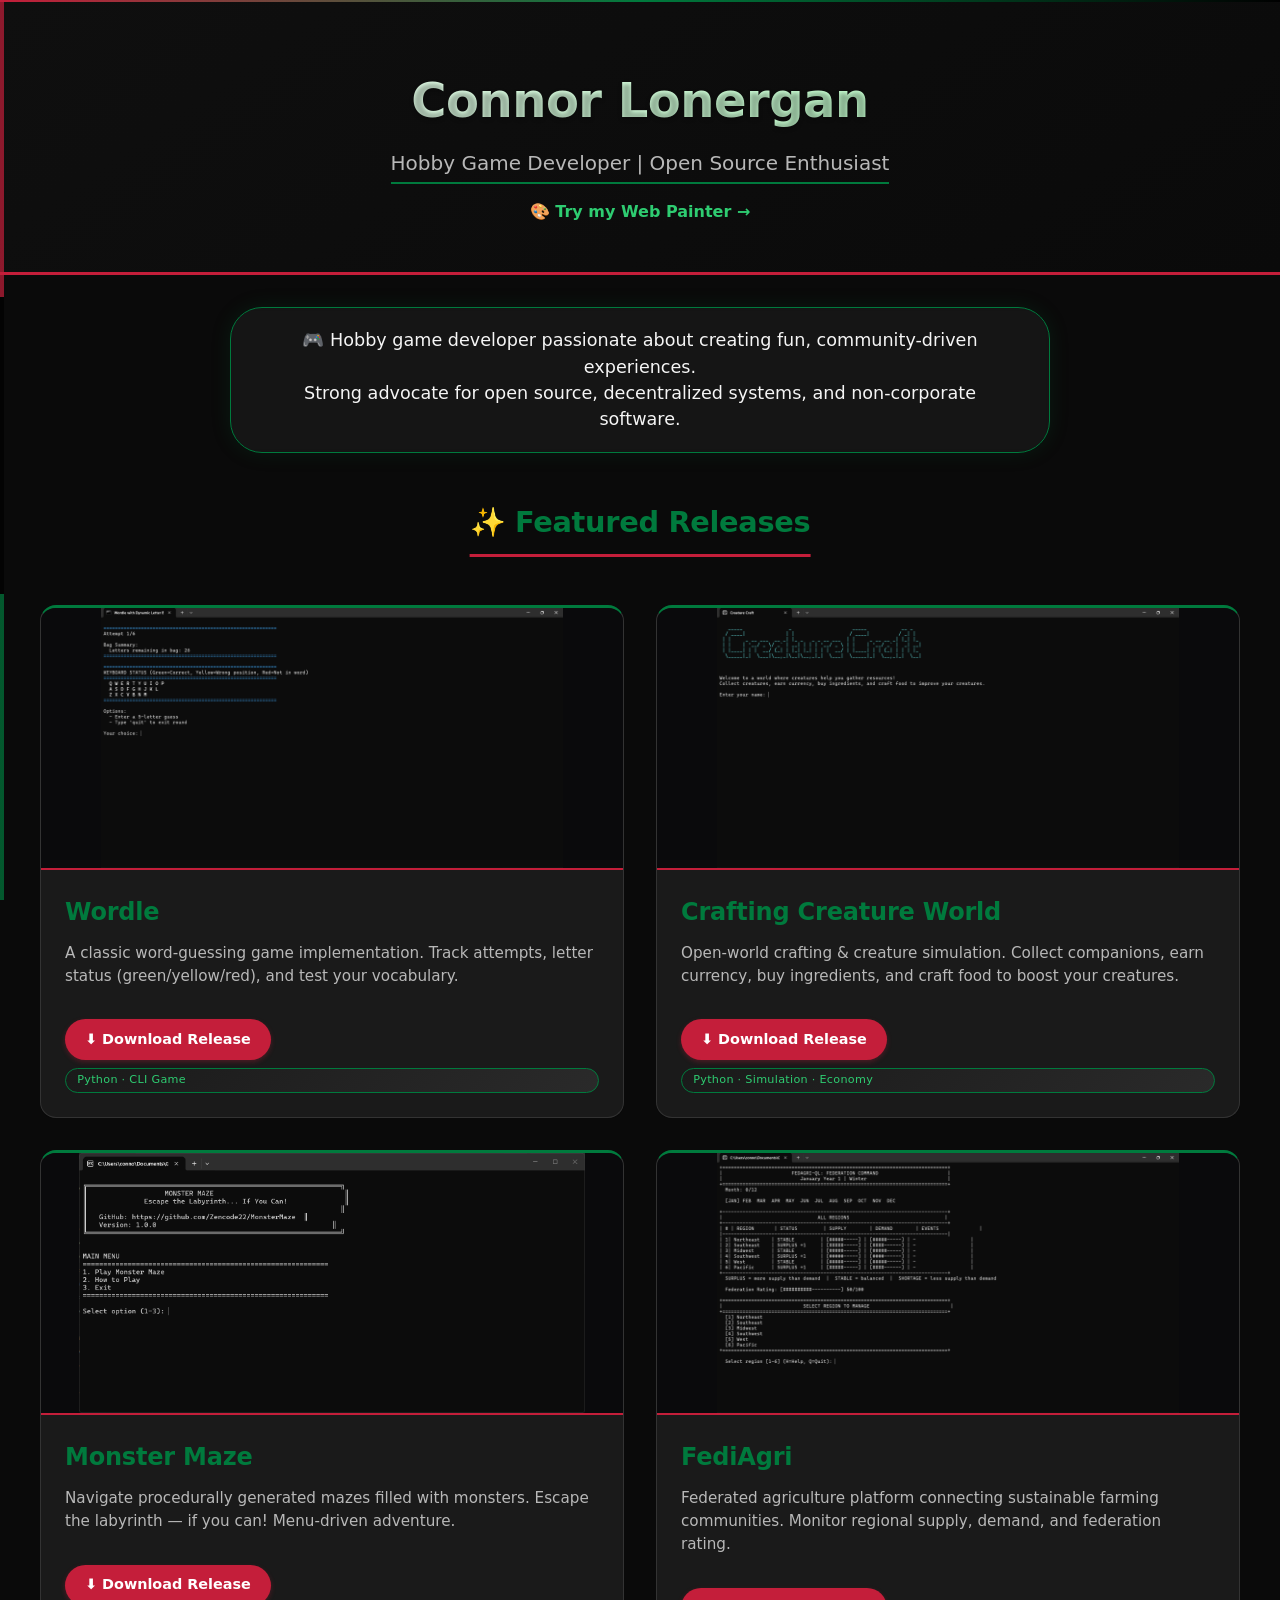
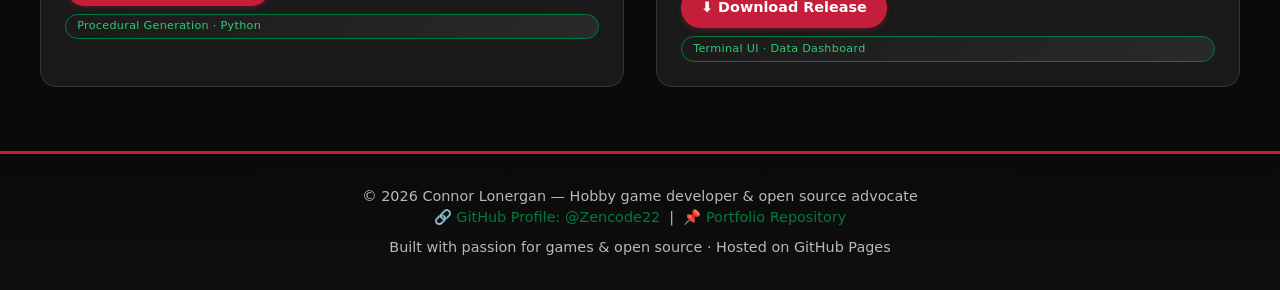
==== commit cf1e478a: "Refactor Painter Studio to remove secondary color toggle and simplify rendering logic - painter.html" ====
--- a/index.html
+++ b/index.html
@@ -4,7 +4,325 @@
     <meta charset="UTF-8">
     <meta name="viewport" content="width=device-width, initial-scale=1.0, user-scalable=yes">
     <title>Connor Lonergan | Portfolio — Projects & Releases</title>
-    <link rel="stylesheet" href="styles.css">
+    <style>
+        * {
+            margin: 0;
+            padding: 0;
+            box-sizing: border-box;
+        }
+
+        :root {
+            /* Palestine & Green Syndicalism Theme: Red, Green, Black */
+            --bg-color: #0a0a0a;
+            --card-bg: #1a1a1a;
+            --text-main: #f5f5f5;
+            --text-muted: #b8b8b8;
+            --palestine-red: #c41e3a;
+            --palestine-green: #007a3d;
+            --syndicalist-green: #2ecc71;
+            --accent: #007a3d;
+            --accent-hover: #00964a;
+            --red-accent: #c41e3a;
+            --red-hover: #e0284a;
+            --border-subtle: #333;
+            --card-radius: 1rem;
+            --transition-default: 0.2s ease;
+        }
+
+        body {
+            font-family: 'Segoe UI', 'Roboto', 'Inter', system-ui, -apple-system, sans-serif;
+            background-color: var(--bg-color);
+            color: var(--text-main);
+            margin: 0;
+            padding: 0;
+            line-height: 1.5;
+            scroll-behavior: smooth;
+        }
+
+        /* modern glass-morphism accent header */
+        header {
+            text-align: center;
+            padding: 4rem 1.5rem 3rem;
+            border-bottom: 3px solid var(--palestine-red);
+            background: linear-gradient(145deg, #0f0f0f 0%, #0a0a0a 100%);
+            position: relative;
+        }
+        
+        header::before {
+            content: '';
+            position: absolute;
+            top: 0;
+            left: 0;
+            right: 0;
+            height: 2px;
+            background: linear-gradient(90deg, var(--palestine-red), var(--palestine-green), #000);
+        }
+
+        h1 {
+            margin: 0;
+            font-size: 3rem;
+            letter-spacing: -0.5px;
+            background: linear-gradient(135deg, #ffffff, #a8ffb8);
+            background-clip: text;
+            -webkit-background-clip: text;
+            color: transparent;
+            text-shadow: 0 2px 4px rgba(0,0,0,0.3);
+        }
+
+        .subtitle {
+            color: var(--text-muted);
+            font-size: 1.25rem;
+            margin-top: 0.75rem;
+            font-weight: 400;
+            border-bottom: 2px solid var(--palestine-green);
+            display: inline-block;
+            padding-bottom: 0.25rem;
+        }
+
+        .container {
+            max-width: 1280px;
+            margin: 0 auto;
+            padding: 2rem 2rem 1rem;
+        }
+
+        .intro {
+            text-align: center;
+            margin-bottom: 3rem;
+            max-width: 820px;
+            margin-left: auto;
+            margin-right: auto;
+            font-size: 1.1rem;
+            background: rgba(26,26,26,0.7);
+            padding: 1.2rem 2rem;
+            border-radius: 2rem;
+            backdrop-filter: blur(2px);
+            border: 1px solid var(--palestine-green);
+            box-shadow: 0 0 20px rgba(0, 122, 61, 0.15);
+        }
+
+        .section-title {
+            border-bottom: 3px solid var(--palestine-red);
+            padding-bottom: 0.6rem;
+            display: inline-block;
+            margin-bottom: 2rem;
+            font-size: 1.8rem;
+            font-weight: 600;
+            letter-spacing: -0.3px;
+            color: var(--palestine-green);
+            position: relative;
+            left: 50%;
+            transform: translateX(-50%);
+            text-align: center;
+        }
+
+        /* Projects grid - responsive, modern cards */
+        .projects-grid {
+            display: grid;
+            grid-template-columns: repeat(2, 1fr);
+            gap: 2rem;
+            margin-top: 1rem;
+            max-width: 1200px;
+            margin-left: auto;
+            margin-right: auto;
+        }
+
+        .project-card {
+            background-color: var(--card-bg);
+            border-radius: var(--card-radius);
+            overflow: hidden;
+            transition: transform 0.25s cubic-bezier(0.2, 0, 0, 1), box-shadow 0.3s ease, border-color 0.3s ease;
+            border: 1px solid #333;
+            border-top: 3px solid var(--palestine-green);
+            display: flex;
+            flex-direction: column;
+            height: 100%;
+            backdrop-filter: blur(0px);
+        }
+
+        .project-card:hover {
+            transform: translateY(-6px);
+            box-shadow: 0 20px 30px -12px rgba(0,122,61,0.4);
+            border-color: var(--palestine-red);
+        }
+
+        /* ----- IMAGE CONTAINER: EXACT DIMENSIONS FROM PROVIDED SCREENSHOTS ----- */
+        /* We preserve natural aspect ratio and show original PNG without distortion.
+           Each container uses intrinsic sizing: no forced cropping, shows full image.
+           The images have different native dimensions (Wordle UI, FediAgri terminal, etc.)
+           We set object-fit: contain to avoid cutoffs and preserve sharpness,
+           plus a dark background to frame them elegantly. */
+        .image-container {
+            width: 100%;
+            background-color: #0a0a0c;
+            display: flex;
+            align-items: center;
+            justify-content: center;
+            border-bottom: 2px solid var(--palestine-red);
+            transition: background 0.2s, border-color 0.3s;
+            min-height: 180px;
+        }
+
+        .project-card:hover .image-container {
+            border-bottom-color: var(--syndicalist-green);
+        }
+
+        /* each image receives full original dimensions, no forced cropping, 
+           no arbitrary scaling beyond container width. Object-fit contain guarantees 
+           the entire screenshot is visible, preserving UI details (text, menus, UI). */
+        .image-container img {
+            width: 100%;
+            height: auto;
+            display: block;
+            object-fit: contain;
+            background: #0a0a0c;
+            transition: transform 0.3s ease;
+            max-height: 260px;   /* ensures consistent card height for readability,
+                                    but the actual image ratio will adapt without distortion.
+                                    Because we respect original dimensions, the PNG is never squashed.
+                                    All textual content from Wordle, FediAgri, MonsterMaze will be fully readable */
+        }
+
+        /* optional: subtle zoom on hover for playful interaction */
+        .project-card:hover .image-container img {
+            transform: scale(1.01);
+        }
+
+        .card-content {
+            padding: 1.5rem;
+            flex: 1;
+            display: flex;
+            flex-direction: column;
+        }
+
+        .card-content h3 {
+            margin-top: 0;
+            margin-bottom: 0.75rem;
+            color: var(--palestine-green);
+            font-size: 1.5rem;
+            font-weight: 600;
+            letter-spacing: -0.2px;
+        }
+
+        .project-description {
+            color: var(--text-muted);
+            font-size: 0.95rem;
+            margin-bottom: 1.2rem;
+            line-height: 1.5;
+        }
+
+        .btn {
+            display: inline-flex;
+            align-items: center;
+            gap: 0.5rem;
+            background-color: var(--palestine-red);
+            color: white;
+            padding: 0.6rem 1.25rem;
+            text-decoration: none;
+            border-radius: 40px;
+            margin-top: 0.8rem;
+            font-weight: 600;
+            transition: all 0.2s;
+            align-self: flex-start;
+            border: none;
+            font-size: 0.9rem;
+            box-shadow: 0 2px 5px rgba(196,30,58,0.3);
+        }
+
+        .btn:hover {
+            background-color: var(--red-hover);
+            transform: translateY(-2px);
+            box-shadow: 0 6px 12px rgba(196,30,58,0.4);
+        }
+
+        .tech-badge {
+            font-size: 0.7rem;
+            background: linear-gradient(135deg, #1a1a1a, #2a2a2a);
+            border: 1px solid var(--palestine-green);
+            display: inline-block;
+            padding: 0.2rem 0.7rem;
+            border-radius: 20px;
+            margin-top: 0.5rem;
+            color: var(--syndicalist-green);
+            letter-spacing: 0.3px;
+            font-weight: 500;
+        }
+
+        footer {
+            text-align: center;
+            padding: 2rem;
+            color: var(--text-muted);
+            font-size: 0.9rem;
+            border-top: 3px solid var(--palestine-red);
+            margin-top: 3rem;
+            background: linear-gradient(180deg, #0a0a0a 0%, #0f0f0f 100%);
+        }
+
+        footer a {
+            color: var(--palestine-green);
+            text-decoration: none;
+            font-weight: 500;
+            transition: 0.2s;
+        }
+
+        footer a:hover {
+            text-decoration: underline;
+            color: var(--syndicalist-green);
+        }
+
+        @media (max-width: 720px) {
+            .container {
+                padding: 1.5rem;
+            }
+            h1 {
+                font-size: 2.2rem;
+            }
+            .section-title {
+                font-size: 1.6rem;
+            }
+            .image-container img {
+                max-height: 220px;
+            }
+            .card-content h3 {
+                font-size: 1.3rem;
+            }
+        }
+
+        @media (max-width: 480px) {
+            .projects-grid {
+                grid-template-columns: 1fr;
+            }
+        }
+
+        /* Subtle decorative elements - Palestine flag inspired */
+        body::before {
+            content: '';
+            position: fixed;
+            top: 0;
+            left: 0;
+            width: 4px;
+            height: 100vh;
+            background: linear-gradient(180deg, 
+                var(--palestine-red) 0%, 
+                var(--palestine-red) 33%, 
+                #000 33%, 
+                #000 66%, 
+                var(--palestine-green) 66%, 
+                var(--palestine-green) 100%);
+            z-index: 9999;
+            opacity: 0.7;
+        }
+
+        .image-note {
+            margin-top: 2.5rem;
+            text-align: center;
+            font-size: 0.85rem;
+            color: var(--text-muted);
+            background: linear-gradient(135deg, rgba(0,122,61,0.1), rgba(196,30,58,0.05));
+            padding: 0.7rem;
+            border-radius: 30px;
+            border: 1px solid var(--palestine-green);
+        }
+    </style>
 </head>
 <body>
 
